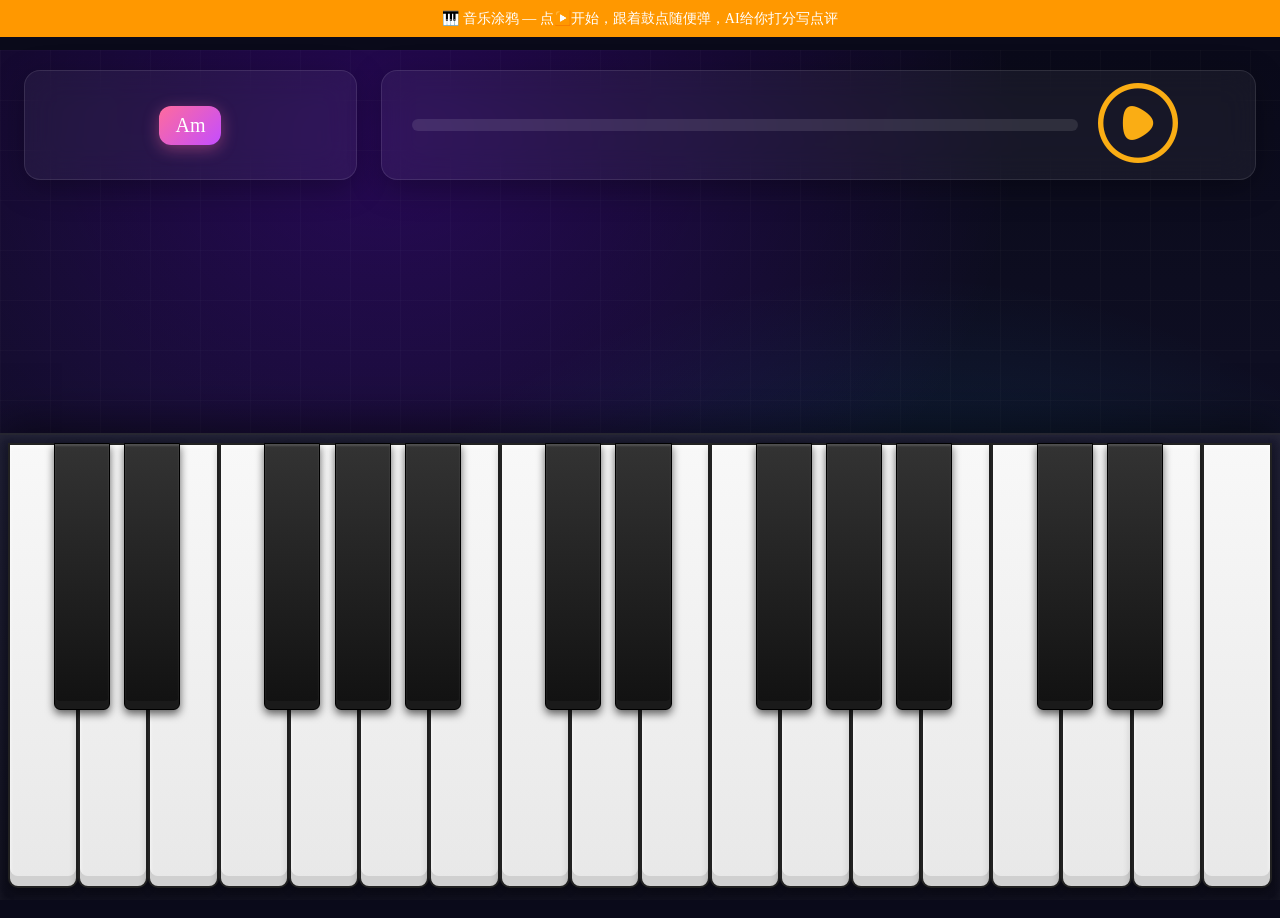
==== demo/piano.html @ 17e361a0 "feat: MelodyDoodle - 零音乐基础也能创作音乐 - 纯前端钢琴demo，打开就能玩 - 智能量化算法，随便弹也好听 - AI评分 + 趣味点评 + 成就系统 - C++核心引擎 Mi" ====
<!DOCTYPE html>
<html lang="en">
  <head>
    <meta charset="UTF-8" />
    <meta http-equiv="X-UA-Compatible" content="IE=edge" />
    <meta name="viewport" content="width=device-width, initial-scale=1.0, user-scalable=no" />
    <title>音乐涂鸦 · 创作你的旋律</title>
    <link rel="stylesheet" href="https://cdn.staticfile.org/twitter-bootstrap/3.3.7/css/bootstrap.min.css" />
    <link rel="stylesheet" href="./css/neon.css" />
  </head>
  <style>
    * {
      margin: 0;
      padding: 0;
      box-sizing: border-box;
    }
    html,
    body {
      width: 100%;
      height: 100%;
      overflow: hidden;
    }
    .appwrap {
      width: 100%;
      height: 100%;
      position: relative;
    }
    #app {
      width: 100%;
      height: 100%;
      background: #f6ffed;
      position: relative;
    }
    .app-top {
      width: calc(100% -16px);
      margin: 13px 8px 13px 8px;
      display: flex;
      justify-content: space-between;
    }
    .app-topleft {
      width: calc(30% - 8px);
      border: 2px solid #faad14;
      background: #f7f7d5;
      word-wrap: break-word;
      border-radius: 10px;
    }
    .app-topright {
      width: calc(70% - 8px);
      border: 2px solid #faad14;
      background: #f7f7d5;
      border-radius: 10px;
      display: flex;
      justify-content: flex-start;
      align-items: center;
      padding: 0 15px;
    }
    .apppianowrap {
      width: 100%;
      height: 60%;
      position: absolute;
      left: 0;
      bottom: 0;
      display: flex;
      justify-content: center;
    }
    ul {
      width: 100%;
      height: 100%;
      background: #000;
      padding-bottom: 4px;
      display: flex;
      justify-content: flex-start;
      flex-wrap: nowrap;
    }
    li {
      list-style-type: none;
      position: relative;
      height: 100%;
      width: 6.67%;
    }
    li > div {
      height: 100%;
      width: 100%;
      background: #ffffff;
      border: 4px solid #000;
      border-bottom-left-radius: 8px;
      border-bottom-right-radius: 8px;
      box-sizing: border-box;
      box-shadow: inset 0 -8px 0 #eeebeb;
    }
    li:not(:last-child) > div {
      border-right: none;
    }
    li > p {
      height: 60%;
      width: 80%;
      border-bottom-left-radius: 5.5px;
      border-bottom-right-radius: 5.5px;
      position: absolute;
      top: 0;
      left: 65%;
      z-index: 999;
      background: url(./images/black.png);
      background-size: 100% 100%;
    }
    .downwhitebox {
      background: url(./images/whitedown.png);
      background-size: 100% 100%;
      height: calc(100% - 10px);
    }
    .downblackbox {
      background: url(./images/blackdown.png);
      background-size: 100% 100%;
      height: calc(60% - 10px);
    }
    .lightwhite {
      background: url(./images/lightwhite.png);
      background-size: 100% 100%;
    }
    .lightblack {
      background: url(./images/lightblack.png);
      background-size: 100% 100%;
    }
    /* 旋律高亮（红色，用户创作的部分） */
    .melodywhite {
      background: #ff4444 !important;
      box-shadow: inset 0 0 20px rgba(255,68,68,0.5);
    }
    .melodyblack {
      background: #ff4444 !important;
      box-shadow: inset 0 0 15px rgba(255,68,68,0.6);
    }

    .toplefttext {
      height: 100%;
      display: flex;
      justify-content: center;
      align-items: center;
    }
    .toplefttext > img {
      width: 102px;
      height: 104px;
      margin-right: 10px;
    }
    .leftimgbox {
      width: 28px;
      height: 28px;
    }
    .toplefttext-item {
      background: #faad14;
      color: #ffffff;
      word-wrap: break-word;
      border-radius: 20px;
      padding: 10px;
      box-sizing: border-box;
      font-size: 32px;
    }
    .progress {
      margin-bottom: 0;
      border-radius: 15px;
      margin-left: 10px;
      background: #e5e7ca;
    }
    .time {
      font-size: 20px;
      color: #faad14;
      font-weight: 600;
      margin-left: 10px;
      margin-right: 10px;
    }
    .toprightimg {
      width: 148px;
      height: 134px;
    }
    .loadingbox {
      width: 100%;
      height: 100%;
      position: absolute;
      top: 0;
      left: 0;
      z-index: 99;
      display: flex;
      justify-content: center;
      align-items: center;
      background: #fff;
    }
    .uploadingbox {
      width: 100%;
      height: 100%;
      position: absolute;
      top: 0;
      left: 0;
      background: rgba(0, 0, 0, 0.15);
      display: flex;
      justify-content: center;
      align-items: center;
      z-index: 999;
    }
    .uploadingcon,
    .trylistencon {
      width: 47%;
      height: 52%;
      background: #ffffff;
      border-radius: 10px;
      padding: 15px;
    }
    .uploadingcontop > img {
      width: 37px;
      height: 37px;
    }
    .uploadingboximg {
      width: 121px;
      height: 111px;
    }
    .uploadingcontop {
      display: flex;
      justify-content: flex-end;
    }
    .uploadingcontop3 {
      width: 100%;
      height: 100%;
      display: flex;
      flex-direction: column;
      align-items: center;
      justify-content: center;
      color: #faad14;
      font-weight: 700;
      font-size: 24px;
    }
    .uploadingcontop1 {
      display: flex;
      justify-content: center;
      align-items: center;
      flex-direction: column;
      color: #faad14;
      font-weight: bold;
      line-height: 22px;
    }
    .uploadingcontop2 {
      display: flex;
      justify-content: center;
      align-items: center;
      margin-top: 10px;
      color: #faad14;
      font-weight: bold;
    }
    .trystartbox,
    .trystopbox {
      width: 40px;
      height: 40px;
      margin-left: 10px;
    }

    .progressbox {
      background: #edeef1;
      height: 20px;
    }
    .uploadprogress {
      width: 100%;
      height: 20px;
    }
    .progress-bar {
      transition: none;
    }

    .titlebox {
      width: 100%;
      padding: 8px 8px 0px 8px;
    }
    .titleboxcon {
      border: 2px solid #faad14;
      background: #f7f7d5;
      border-radius: 5px;
      display: flex;
      justify-content: flex-start;
      align-items: center;
      padding: 5px;
    }
    .titleboxfont {
      margin-left: 5px;
      color: #faad14;
      font-weight: bold;
    }
    #tip_dom {
      display: none;
    }
    #uploaddom {
      display: none;
    }
    /* 提示框 */
    .tip_modal {
      position: absolute;
      top: 0;
      text-align: center;
      left: 0;
      font-size: 82px;
      font-weight: 900;
      color: #faad14;
      z-index: 1;
      display: none;
    }
    /* 原生进度条修改 */
    progress {
      background: #f2f2f2;
      border-radius: 10px;
      color: #faad14;
    }
    /* 表示总长度背景色 */
    progress::-webkit-progress-bar {
      background: #f2f2f2;
      border-radius: 10px;
    }
    /* 表示已完成进度背景色 */
    progress::-webkit-progress-value {
      background: linear-gradient(45deg, #fb3 25%, #58a 0, #58a 50%, #fb3 0, #fb3 75%, #58a 0);
      border-radius: 10px;
    }
    progress::-moz-progress-bar {
      background: linear-gradient(45deg, #fb3 25%, #58a 0, #58a 50%, #fb3 0, #fb3 75%, #58a 0);
      border-radius: 10px;
    }
    @media screen and (max-width: 1025px){
        .leftimgbox {
            width: 20px;
            height: 20px;
        }
        .toplefttext > img {
            width: 51px;
            height: 52px;
        }
        .toplefttext-item {
            font-size: 14px;
            padding: 8px;
        }
        .toprightimg {
            width: 74px;
            height: 67px;
        }
        .switch > img {
            width: 40px;
            height: 40px;
        }
        .time {
            font-size: 14px;
        }
        .uploadingcontop > img {
            width: 18px;
            height: 18px;
        }
        .uploadingboximg {
            width: 60px;
            height: 55px;
        }
        .uploadhtml {
            font-size: 12px;
        }
        .uploadprogress {
            width: 100%;
            height: 15px;
        }
        .progressbox {
            height: 15px;
        }
        .trystartbox,
        .trystopbox {
            width: 24px;
            height: 24px;
            margin-left: 10px;
        }
    }
    #uploaddom > .uploadingcon {
      max-height: 300px;
    }
    .go_back {
      padding: 4px 12px;
      background: white;
      border: 1px solid #faad14;
      border-radius: 4px;
      display: block;
      box-sizing: border-box;
      color: #faad14;
      margin-top: 10px;
    }
    .firebox {
      background: url('./images/fire1.png') no-repeat;
      background-size: contain;
      width: 160px;
      height: 160px;
      box-sizing: border-box;
      background-clip: content-box;
      border-radius: 100%;
      position: absolute;
      z-index: 99;
      opacity: 0;
    }

    .fireboxactive {
      animation: firing2 1.5s ease;
      -webkit-animation: firing2 1.5s ease ;
    }

    @keyframes firing2 {
      0%{ -webkit-transform: scale(0.5) translate(0); opacity:1; }
      100%{ opacity: 0; -webkit-transform: scale(1); }
    }
  
    @-webkit-keyframes firing2 {
      0%{ -webkit-transform: scale(0.5) translate(0); opacity:1; }
      100%{ opacity: 0; -webkit-transform:scale(1); }
    }
    .fireplaybox{
      width: 100%;
      height: 100%;
    }
    #shareiframe{
      position: absolute;
    }
    .operatebtnbox{display: flex;justify-content: center;align-items: center;}
    .auditionbox{
      background: #ffffff;
      padding: 15px;
      border-radius: 10px;
    }
    .auditionform >label{
      margin-right: 10px;
    }
    .auditionform >input{
      display: inline-block;
      padding-right: 10px;
    }
  </style>
  <body>
    <div class="appwrap">
      <div class="tip_modal" id="tip_modal"></div>
      <div id="app" style="display: none">
        <div class="titlebox">
          <div class="titleboxcon">
            <img src="./images/back.png" alt="" class="leftimgbox" onclick="window.history.go(-1)" />
            <div class="titleboxfont"></div>
          </div>
        </div>
        <div class="app-top">
          <div class="app-topleft">
            <div class="toplefttext">
              <img src="./images/piano.gif" alt="" />
              <div class="toplefttext-item"></div>
            </div>
          </div>
          <div class="app-topright">
            <img class="toprightimg imgpng" src="./images/music.png" alt="" />
            <img class="toprightimg imggif" src="./images/musictwo.gif" alt="" style="display: none" />
            <div class="progress progress-striped" style="display: inline-block; width: 80%">
              <div class="progress-bar progress-bar-warning cardprogress" role="progressbar" aria-valuenow="60" aria-valuemin="0" aria-valuemax="100"></div>
            </div>
            <div class="time" id="time"></div>
            <div class="switch">
              <img src="./images/stop.png" alt="" class="stop" />
              <img src="./images/start.png" alt="" class="start" style="display: none" />
            </div>
          </div>
        </div>
        <div class="apppianowrap">
          <ul class="apppiancon">
            <li>
              <div data-index="60" class="pianokey whitebox" data-key="C4"></div>
              <p data-index="61" class="pianokey blackbox" data-key="C#4"></p>
            </li>
            <li>
              <div data-index="62" class="pianokey whitebox" data-key="D4"></div>
              <p data-index="63" class="pianokey blackbox" data-key="D#4"></p>
            </li>
            <li>
              <div data-index="64" class="pianokey whitebox" data-key="E4"></div>
            </li>
            <li>
              <div data-index="65" class="pianokey whitebox" data-key="F4"></div>
              <p data-index="66" class="pianokey blackbox" data-key="F#4"></p>
            </li>
            <li>
              <div data-index="67" class="pianokey whitebox" data-key="G4"></div>
              <p data-index="68" class="pianokey blackbox" data-key="G#4"></p>
            </li>
            <li>
              <div data-index="69" class="pianokey whitebox" data-key="A4"></div>
              <p data-index="70" class="pianokey blackbox" data-key="A#4"></p>
            </li>
            <li>
              <div data-index="71" class="pianokey whitebox" data-key="B4"></div>
            </li>
            <li>
              <div data-index="72" class="pianokey whitebox" data-key="C5"></div>
              <p data-index="73" class="pianokey blackbox" data-key="C#5"></p>
            </li>
            <li>
              <div data-index="74" class="pianokey whitebox" data-key="D5"></div>
              <p data-index="75" class="pianokey blackbox" data-key="D#5"></p>
            </li>
            <li>
              <div data-index="76" class="pianokey whitebox" data-key="E5"></div>
            </li>
            <li>
              <div data-index="77" class="pianokey whitebox" data-key="F5"></div>
              <p data-index="78" class="pianokey blackbox" data-key="F#5"></p>
            </li>
            <li>
              <div data-index="79" class="pianokey whitebox" data-key="G5"></div>
              <p data-index="80" class="pianokey blackbox" data-key="G#5"></p>
            </li>
            <li>
              <div data-index="81" class="pianokey whitebox" data-key="A5"></div>
              <p data-index="82" class="pianokey blackbox" data-key="A#5"></p>
            </li>
            <li>
              <div data-index="83" class="pianokey whitebox" data-key="B5"></div>
            </li>
            <li>
              <div data-index="84" class="pianokey whitebox" data-key="C6"></div>
              <p data-index="85" class="pianokey blackbox" data-key="C#6"></p>
            </li>
            <li>
              <div data-index="86" class="pianokey whitebox" data-key="D6"></div>
              <p data-index="87" class="pianokey blackbox" data-key="D#6"></p>
            </li>
            <li>
              <div data-index="88" class="pianokey whitebox" data-key="E6"></div>
            </li>
            <li>
              <div data-index="89" class="pianokey whitebox" data-key="F6"></div>
            </li>
          </ul>
        </div>
      </div>
      <div class="loadingbox">
        <img src="./images/loading.gif" alt="" style="width: 50px; height: 48px" />
      </div>
      <div class="uploadingbox" id="tip_dom">
        <div class="uploadingcon" style="height: 24%; background: #f7f7d5; width: 30%">
          <div class="uploadingcontop3">
            <div style="margin-bottom: 10px">正在试听和弦</div>
            <div>next: diy 曲谱</div>
          </div>
        </div>
      </div>
      <!-- 作品信息面板 -->
      <div class="uploadingbox work-panel-overlay" id="result_dom" style="display:none;">
        <div class="uploadingcon work-panel" style="height: auto; min-height: 70%; width: 85%; padding: 24px; box-sizing: border-box;">
          <div class="work-panel-title">🎵 你的作品</div>

          <!-- 总分大数字 -->
          <div class="work-total-score" id="result_total">--</div>
          <div class="work-score-label">AI 综合评分</div>

          <!-- 三项分数 -->
          <div class="work-scores">
            <div class="score-item">
              <div class="score-item-label">节奏感</div>
              <div class="score-item-value" style="color: #ff9800;" id="result_rhythm">--</div>
              <div class="score-item-bar">
                <div class="score-bar-fill" id="rhythm_bar" style="width: 0%;"></div>
              </div>
            </div>
            <div class="score-item">
              <div class="score-item-label">创意度</div>
              <div class="score-item-value" style="color: #c44dff;" id="result_creativity">--</div>
              <div class="score-item-bar">
                <div class="score-bar-fill" id="creativity_bar" style="width: 0%;"></div>
              </div>
            </div>
            <div class="score-item">
              <div class="score-item-label">和谐度</div>
              <div class="score-item-value" style="color: #4dd4ff;" id="result_harmony">--</div>
              <div class="score-item-bar">
                <div class="score-bar-fill" id="harmony_bar" style="width: 0%;"></div>
              </div>
            </div>
          </div>

          <!-- AI点评 -->
          <div class="ai-comment" id="result_comment">
            🎤 点评加载中...
          </div>

          <!-- 新解锁成就 -->
          <div class="achievement-box" id="achievement_box" style="display: none;">
            <div class="achievement-title">🏆 解锁新成就！</div>
            <div class="achievement-list" id="achievement_list"></div>
          </div>

          <!-- 作品数据 -->
          <div class="work-stats" id="result_stats"></div>

          <!-- 操作按钮 -->
          <div class="work-actions">
            <div class="work-btn work-btn-primary" id="result_share">📸 分享卡片</div>
            <div class="work-btn work-btn-secondary" id="result_close">再玩一次</div>
          </div>

          <!-- 分享卡片弹窗 -->
          <div class="share-modal" id="share_dom" style="display: none;">
            <div class="share-modal-content">
              <div class="share-canvas-container">
                <img id="share_img" src="" class="share-img" />
              </div>
              <div class="share-tip">长按保存图片，分享给朋友</div>
              <div class="work-btn work-btn-secondary share-close-btn" id="share_close">关闭</div>
            </div>
          </div>
        </div>
      </div>
    </div>
    <audio src="" controls="controls" id="audioPlay1" hidden='true'></audio>
    <audio src="" controls="controls" id="audioPlay2" hidden='true'></audio>
  </body>
</html>
<script src="./js/jquery-3.4.1.min.js"></script>
<script src="https://cdn.staticfile.org/twitter-bootstrap/3.3.7/js/bootstrap.min.js"></script>
<script src="./js/JZZ.js"></script>
    <script src="./js/JZZ.synth.Tiny.js"></script>
    <script src="./js/game.js"></script>
    <script src="./js/index.js?v=7"></script>
<script>
  (function () {
    $("#uploaddom").hide();
    $('#auditionwrap').hide()
    $('#shareiframe').hide()

    setTimeout(()=>{
        $('.loadingbox').hide()
    },1000)
    
    getchord();
    let name = getQueryVariable("name"); // 获取卡片数字
    $(".titleboxfont").html(name);
    let clienttype = judgepageFun(); // 判断是移动端或pc端
    if (clienttype == "pc") {
      pcfunction();
    } else if (clienttype == "mobile") {
      mobilefunction();
    }
  })();
</script>
---- demo/css/neon.css ----
/* ============================================================
   音乐涂鸦 · 霓虹视觉升级
   ============================================================ */

/* ===== 背景 ===== */
html, body {
  background: #0a0a1a !important;
}

.appwrap {
  background:
    radial-gradient(ellipse at 30% 10%, rgba(120, 0, 255, 0.25) 0%, transparent 50%),
    radial-gradient(ellipse at 70% 90%, rgba(0, 200, 255, 0.2) 0%, transparent 50%),
    linear-gradient(180deg, #0a0a1a 0%, #151530 100%) !important;
}

#app {
  background: transparent !important;
}

/* 背景网格 */
#app::before {
  content: '';
  position: absolute;
  top: 0;
  left: 0;
  width: 100%;
  height: 100%;
  background-image:
    linear-gradient(rgba(255, 255, 255, 0.02) 1px, transparent 1px),
    linear-gradient(90deg, rgba(255, 255, 255, 0.02) 1px, transparent 1px);
  background-size: 50px 50px;
  pointer-events: none;
  z-index: 0;
}

/* ===== 顶部区域 ===== */
.app-top {
  position: relative;
  z-index: 10;
  padding: 20px 24px !important;
  margin: 0 !important;
  width: 100% !important;
}

.app-topleft,
.app-topright {
  background: rgba(255, 255, 255, 0.05) !important;
  backdrop-filter: blur(16px);
  -webkit-backdrop-filter: blur(16px);
  border: 1px solid rgba(255, 255, 255, 0.1) !important;
  border-radius: 16px !important;
  box-shadow: 0 8px 32px rgba(0, 0, 0, 0.3);
}

.app-topleft {
  width: calc(28% - 12px) !important;
  padding: 12px 16px !important;
}

.app-topright {
  width: calc(72% - 12px) !important;
  padding: 12px 20px !important;
}

.toplefttext-item {
  background: linear-gradient(135deg, #ff6b9d, #c44dff) !important;
  border-radius: 12px !important;
  padding: 8px 16px !important;
  font-size: 20px !important;
  box-shadow: 0 4px 16px rgba(255, 107, 157, 0.4);
}

.time {
  color: #fff !important;
  font-size: 18px !important;
  font-weight: 500 !important;
  text-shadow: 0 0 10px rgba(255, 255, 255, 0.3);
}

/* 进度条 */
.progress {
  background: rgba(255, 255, 255, 0.1) !important;
  border-radius: 10px !important;
  height: 12px !important;
  overflow: hidden;
}

.progress-bar {
  background: linear-gradient(90deg, #ff6b9d 0%, #c44dff 50%, #4dd4ff 100%) !important;
  box-shadow: 0 0 10px rgba(196, 77, 255, 0.6);
  transition: width 0.1s linear !important;
}

/* 播放按钮 */
.trystartbox,
.trystopbox {
  filter: drop-shadow(0 2px 8px rgba(255, 107, 157, 0.5));
  transition: transform 0.2s;
}

.trystartbox:hover,
.trystopbox:hover {
  transform: scale(1.1);
}

/* ===== 钢琴键盘 ===== */
.apppianowrap {
  height: 55% !important;
  z-index: 5;
}

ul {
  background: linear-gradient(180deg, #1a1a2e 0%, #0d0d1a 100%) !important;
  padding: 8px 8px 12px 8px !important;
  border-top: 2px solid rgba(255, 255, 255, 0.1) !important;
  box-shadow: 0 -10px 40px rgba(0, 0, 0, 0.5), inset 0 2px 10px rgba(255, 255, 255, 0.05);
}

/* 白键 */
li > div {
  background: linear-gradient(180deg, #f8f8f8 0%, #e8e8e8 100%) !important;
  border: 2px solid #222 !important;
  border-bottom-left-radius: 10px !important;
  border-bottom-right-radius: 10px !important;
  box-shadow:
    inset 0 -10px 0 #d0d0d0,
    inset 0 2px 4px rgba(255, 255, 255, 0.8),
    0 4px 8px rgba(0, 0, 0, 0.3) !important;
  transition: all 0.08s ease;
}

/* 白键按下 */
li > div.downwhitebox {
  background: linear-gradient(180deg, #e0e0e0 0%, #d0d0d0 100%) !important;
  box-shadow:
    inset 0 -4px 0 #c0c0c0,
    inset 0 2px 4px rgba(0, 0, 0, 0.1) !important;
  transform: translateY(2px);
}

/* 白键和弦高亮 */
li > div.lightwhite {
  background: linear-gradient(180deg, #fff3a0 0%, #ffd93d 100%) !important;
  box-shadow:
    inset 0 -10px 0 #f0c000,
    inset 0 2px 4px rgba(255, 255, 255, 0.6),
    0 0 30px rgba(255, 217, 61, 0.6) !important;
}

/* 白键旋律高亮（红色） */
li > div.melodywhite {
  background: linear-gradient(180deg, #ff8888 0%, #ff4444 100%) !important;
  box-shadow:
    inset 0 -10px 0 #e02020,
    inset 0 2px 4px rgba(255, 255, 255, 0.4),
    0 0 40px rgba(255, 68, 68, 0.8) !important;
}

/* 黑键 */
li > p {
  background: linear-gradient(180deg, #333 0%, #111 100%) !important;
  border: 1px solid #000 !important;
  border-bottom-left-radius: 6px !important;
  border-bottom-right-radius: 6px !important;
  box-shadow:
    inset 0 -8px 0 #1a1a1a,
    inset 0 2px 2px rgba(255, 255, 255, 0.15),
    0 4px 8px rgba(0, 0, 0, 0.6) !important;
  transition: all 0.08s ease;
}

/* 黑键按下 */
li > p.downblackbox {
  background: linear-gradient(180deg, #222 0%, #0a0a0a 100%) !important;
  box-shadow:
    inset 0 -3px 0 #111,
    inset 0 2px 2px rgba(0, 0, 0, 0.5) !important;
  transform: translateY(2px);
}

/* 黑键和弦高亮 */
li > p.lightblack {
  background: linear-gradient(180deg, #ffcc33 0%, #ff9900 100%) !important;
  box-shadow:
    inset 0 -8px 0 #e07000,
    inset 0 2px 2px rgba(255, 255, 255, 0.3),
    0 0 25px rgba(255, 153, 0, 0.7) !important;
}

/* 黑键旋律高亮 */
li > p.melodyblack {
  background: linear-gradient(180deg, #ff6666 0%, #cc0000 100%) !important;
  box-shadow:
    inset 0 -8px 0 #990000,
    inset 0 2px 2px rgba(255, 255, 255, 0.2),
    0 0 30px rgba(255, 0, 0, 0.8) !important;
}

/* ===== 提示框（倒计时等） ===== */
.tip_modal {
  font-size: 72px !important;
  background: linear-gradient(135deg, #ff6b9d 0%, #c44dff 50%, #4dd4ff 100%);
  -webkit-background-clip: text !important;
  -webkit-text-fill-color: transparent !important;
  background-clip: text !important;
  font-weight: 800 !important;
  text-shadow: none !important;
  filter: drop-shadow(0 0 30px rgba(196, 77, 255, 0.6));
}

/* ===== 加载框 ===== */
.loadingbox {
  background: rgba(10, 10, 26, 0.95) !important;
  backdrop-filter: blur(20px);
}

.uploadingbox {
  background: rgba(10, 10, 26, 0.7) !important;
  backdrop-filter: blur(8px);
}

.uploadingcon,
.trylistencon {
  background: rgba(30, 30, 60, 0.95) !important;
  backdrop-filter: blur(20px);
  border: 1px solid rgba(255, 255, 255, 0.1) !important;
  border-radius: 20px !important;
  box-shadow: 0 20px 60px rgba(0, 0, 0, 0.5);
}

.uploadingcontop3 {
  color: #fff !important;
  font-size: 28px !important;
}

.uploadingcontop1,
.uploadingcontop2 {
  color: #ff6b9d !important;
}

/* ===== 演示模式提示条 ===== */
.demo-mode-tip {
  background: linear-gradient(90deg, rgba(255, 107, 157, 0.2), rgba(196, 77, 255, 0.2)) !important;
  color: #ffd93d !important;
  border-bottom: 1px solid rgba(255, 255, 255, 0.1) !important;
  font-size: 14px !important;
  text-shadow: 0 0 10px rgba(255, 217, 61, 0.5);
}

/* ===== 作品面板 ===== */
.work-panel-overlay {
  background: rgba(10, 10, 26, 0.85) !important;
  backdrop-filter: blur(12px);
  -webkit-backdrop-filter: blur(12px);
}

.work-panel {
  background: rgba(20, 20, 50, 0.95) !important;
  backdrop-filter: blur(24px);
  -webkit-backdrop-filter: blur(24px);
  border: 1px solid rgba(255, 255, 255, 0.1) !important;
  border-radius: 24px !important;
  box-shadow:
    0 30px 80px rgba(0, 0, 0, 0.6),
    0 0 60px rgba(196, 77, 255, 0.15) !important;
  text-align: center;
  max-height: 90vh;
  overflow-y: auto;
}

.work-panel-title {
  font-size: 24px;
  font-weight: 700;
  background: linear-gradient(135deg, #ff6b9d 0%, #c44dff 50%, #4dd4ff 100%);
  -webkit-background-clip: text;
  -webkit-text-fill-color: transparent;
  background-clip: text;
  margin-bottom: 8px;
}

/* 总分 */
.work-total-score {
  font-size: 72px;
  font-weight: 800;
  background: linear-gradient(135deg, #ff6b9d 0%, #c44dff 50%, #4dd4ff 100%);
  -webkit-background-clip: text;
  -webkit-text-fill-color: transparent;
  background-clip: text;
  line-height: 1;
  margin: 16px 0 4px 0;
  filter: drop-shadow(0 0 20px rgba(196, 77, 255, 0.5));
}

.work-score-label {
  font-size: 13px;
  color: rgba(255, 255, 255, 0.5);
  margin-bottom: 20px;
}

/* 三项分数 */
.work-scores {
  display: flex;
  justify-content: space-around;
  gap: 12px;
  margin: 20px 0;
}

.score-item {
  flex: 1;
  background: rgba(255, 255, 255, 0.05);
  border-radius: 14px;
  padding: 14px 10px;
  border: 1px solid rgba(255, 255, 255, 0.08);
}

.score-item-label {
  font-size: 12px;
  color: rgba(255, 255, 255, 0.5);
  margin-bottom: 6px;
}

.score-item-value {
  font-size: 28px;
  font-weight: 700;
  margin-bottom: 8px;
}

.score-item-bar {
  width: 100%;
  height: 6px;
  background: rgba(255, 255, 255, 0.1);
  border-radius: 3px;
  overflow: hidden;
}

.score-bar-fill {
  height: 100%;
  border-radius: 3px;
  background: linear-gradient(90deg, #ff6b9d, #c44dff, #4dd4ff) !important;
  box-shadow: 0 0 8px currentColor;
  transition: width 0.8s cubic-bezier(0.23, 1, 0.32, 1);
}

/* AI点评 */
.ai-comment {
  background: linear-gradient(135deg, rgba(255, 107, 157, 0.12), rgba(77, 212, 255, 0.12)) !important;
  border: 1px solid rgba(255, 255, 255, 0.1) !important;
  border-radius: 16px !important;
  padding: 16px 20px !important;
  margin: 20px 0 !important;
  font-size: 15px !important;
  color: #fff !important;
  line-height: 1.6 !important;
  position: relative;
}

.ai-comment::before {
  content: '';
  position: absolute;
  top: 0;
  left: 0;
  right: 0;
  bottom: 0;
  border-radius: 16px;
  background: linear-gradient(135deg, #ff6b9d, #c44dff, #4dd4ff);
  opacity: 0.15;
  z-index: -1;
  filter: blur(20px);
}

/* 成就 */
.achievement-box {
  margin: 16px 0;
}

.achievement-title {
  font-size: 13px;
  color: #ffd93d;
  font-weight: 600;
  margin-bottom: 10px;
  text-shadow: 0 0 10px rgba(255, 217, 61, 0.5);
}

.achievement-list {
  display: flex;
  flex-wrap: wrap;
  gap: 8px;
  justify-content: center;
}

.achievement-list > div {
  background: linear-gradient(135deg, rgba(255, 215, 0, 0.15), rgba(255, 140, 0, 0.15)) !important;
  border: 1px solid rgba(255, 215, 0, 0.3) !important;
  border-radius: 12px !important;
  padding: 8px 14px !important;
  font-size: 13px !important;
  color: #ffd93d !important;
  box-shadow: 0 0 16px rgba(255, 215, 0, 0.2) !important;
  animation: achievementPop 0.5s cubic-bezier(0.175, 0.885, 0.32, 1.275);
}

@keyframes achievementPop {
  0% { transform: scale(0); opacity: 0; }
  100% { transform: scale(1); opacity: 1; }
}

/* 统计信息 */
.work-stats {
  font-size: 12px;
  color: rgba(255, 255, 255, 0.4);
  margin: 12px 0;
}

/* 按钮区 */
.work-actions {
  display: flex;
  gap: 12px;
  margin-top: 24px;
  justify-content: center;
}

.work-btn {
  padding: 12px 24px;
  border-radius: 14px;
  font-size: 14px;
  font-weight: 600;
  cursor: pointer;
  transition: all 0.3s cubic-bezier(0.175, 0.885, 0.32, 1.275);
  letter-spacing: 1px;
  color: #fff;
  user-select: none;
}

.work-btn-primary {
  background: linear-gradient(135deg, #ff6b9d, #c44dff);
  box-shadow: 0 6px 20px rgba(255, 107, 157, 0.4);
}

.work-btn-primary:hover {
  transform: translateY(-2px);
  box-shadow: 0 10px 30px rgba(255, 107, 157, 0.5);
}

.work-btn-primary:active {
  transform: translateY(0);
}

.work-btn-secondary {
  background: rgba(255, 255, 255, 0.1);
  border: 1px solid rgba(255, 255, 255, 0.2);
}

.work-btn-secondary:hover {
  background: rgba(255, 255, 255, 0.15);
  transform: translateY(-2px);
}

/* 分享弹窗 */
.share-modal {
  position: fixed;
  top: 0;
  left: 0;
  width: 100%;
  height: 100%;
  background: rgba(10, 10, 26, 0.9);
  backdrop-filter: blur(16px);
  z-index: 9999;
  display: flex;
  justify-content: center;
  align-items: center;
}

.share-modal-content {
  text-align: center;
}

.share-canvas-container {
  margin-bottom: 20px;
}

.share-img {
  max-width: 80%;
  max-height: 65vh;
  border-radius: 20px;
  box-shadow: 0 20px 60px rgba(0, 0, 0, 0.6), 0 0 40px rgba(196, 77, 255, 0.3);
}

.share-tip {
  color: rgba(255, 255, 255, 0.6);
  font-size: 14px;
  margin-bottom: 16px;
}

.share-close-btn {
  display: inline-block;
  padding: 10px 32px;
}

/* 顶部按钮图片隐藏（替换为CSS样式） */
.trystartbox img,
.trystopbox img {
  opacity: 0.9;
  filter: drop-shadow(0 2px 8px rgba(255, 107, 157, 0.4));
}

/* ===== 隐藏旧元素 ===== */
.toplefttext > img,
.toprightimg,
.leftimgbox,
.titlebox {
  display: none !important;
}

/* ===== 响应式微调 ===== */
@media screen and (max-width: 768px) {
  .tip_modal {
    font-size: 48px !important;
  }

  .toplefttext-item {
    font-size: 16px !important;
    padding: 6px 12px !important;
  }

  .time {
    font-size: 14px !important;
  }
}
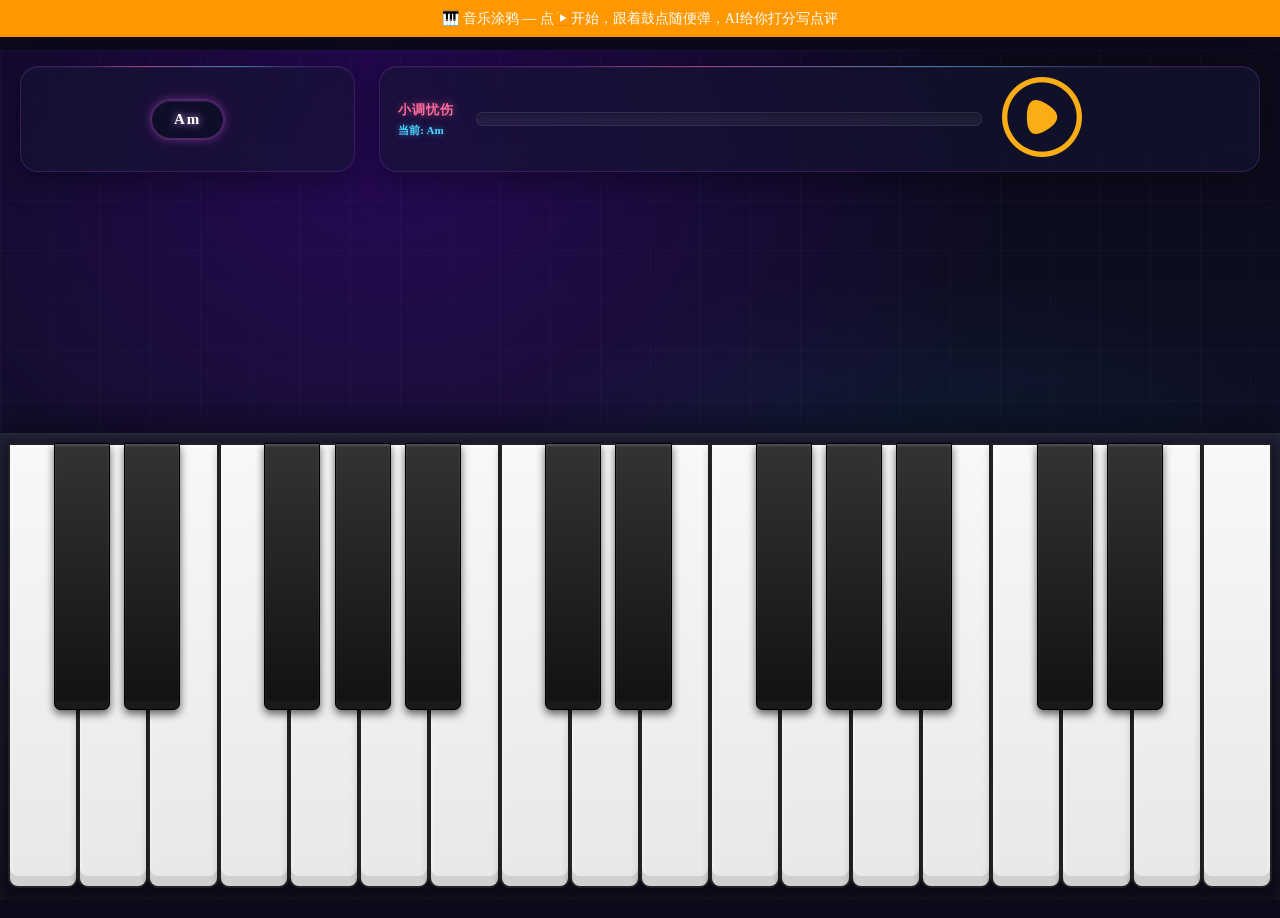
==== commit f3d28157: "fix: 修复倒计时显示+去掉C声音+添加和弦信息" ====
--- a/demo/piano.html
+++ b/demo/piano.html
@@ -296,8 +296,12 @@
       font-size: 82px;
       font-weight: 900;
       color: #faad14;
-      z-index: 1;
+      z-index: 9999;
       display: none;
+      width: 100%;
+      height: 100%;
+      align-items: center;
+      justify-content: center;
     }
     /* 原生进度条修改 */
     progress {
@@ -449,7 +453,12 @@
           <div class="app-topright">
             <img class="toprightimg imgpng" src="./images/music.png" alt="" />
             <img class="toprightimg imggif" src="./images/musictwo.gif" alt="" style="display: none" />
-            <div class="progress progress-striped" style="display: inline-block; width: 80%">
+            <div class="chord-info" id="chord_info">
+              <div class="chord-info-style" id="chord_style">流行经典</div>
+              <div class="chord-info-progression" id="chord_progression">C - F - Am - G</div>
+              <div class="chord-info-current" id="chord_current">当前: —</div>
+            </div>
+            <div class="progress progress-striped" style="display: inline-block; width: 60%">
               <div class="progress-bar progress-bar-warning cardprogress" role="progressbar" aria-valuenow="60" aria-valuemin="0" aria-valuemax="100"></div>
             </div>
             <div class="time" id="time"></div>
--- a/demo/css/neon.css
+++ b/demo/css/neon.css
@@ -38,65 +38,160 @@
 .app-top {
   position: relative;
   z-index: 10;
-  padding: 20px 24px !important;
+  padding: 16px 20px !important;
   margin: 0 !important;
   width: 100% !important;
 }
 
 .app-topleft,
 .app-topright {
-  background: rgba(255, 255, 255, 0.05) !important;
-  backdrop-filter: blur(16px);
-  -webkit-backdrop-filter: blur(16px);
-  border: 1px solid rgba(255, 255, 255, 0.1) !important;
-  border-radius: 16px !important;
-  box-shadow: 0 8px 32px rgba(0, 0, 0, 0.3);
+  background: rgba(20, 20, 50, 0.6) !important;
+  backdrop-filter: blur(20px);
+  -webkit-backdrop-filter: blur(20px);
+  border: 1px solid rgba(196, 77, 255, 0.2) !important;
+  border-radius: 18px !important;
+  box-shadow:
+    0 8px 32px rgba(0, 0, 0, 0.4),
+    inset 0 1px 0 rgba(255, 255, 255, 0.05);
+  position: relative;
+}
+
+.app-topleft::after,
+.app-topright::after {
+  content: '';
+  position: absolute;
+  top: -1px;
+  left: 10%;
+  right: 10%;
+  height: 1px;
+  background: linear-gradient(90deg, transparent, rgba(255, 107, 157, 0.5), rgba(77, 212, 255, 0.5), transparent);
+  border-radius: 50%;
 }
 
 .app-topleft {
   width: calc(28% - 12px) !important;
-  padding: 12px 16px !important;
+  padding: 10px 14px !important;
 }
 
 .app-topright {
   width: calc(72% - 12px) !important;
-  padding: 12px 20px !important;
+  padding: 10px 18px !important;
 }
 
 .toplefttext-item {
-  background: linear-gradient(135deg, #ff6b9d, #c44dff) !important;
-  border-radius: 12px !important;
-  padding: 8px 16px !important;
+  background-color: rgba(15, 15, 40, 0.9) !important;
+  border: 1px solid rgba(196, 77, 255, 0.35) !important;
+  border-radius: 30px !important;
+  padding: 8px 22px !important;
+  font-size: 15px !important;
+  font-weight: 700 !important;
+  letter-spacing: 2px !important;
+  line-height: 1.4 !important;
+  color: #fff !important;
+  text-shadow:
+    0 0 6px rgba(255, 255, 255, 0.5),
+    0 0 12px rgba(196, 77, 255, 0.6) !important;
+  box-shadow:
+    0 0 0 1px rgba(255, 107, 157, 0.15),
+    0 0 10px rgba(196, 77, 255, 0.35),
+    0 0 20px rgba(255, 107, 157, 0.12),
+    inset 0 1px 0 rgba(255, 255, 255, 0.06) !important;
+}
+
+.time {
+  background: linear-gradient(135deg, #ff6b9d 0%, #c44dff 50%, #4dd4ff 100%);
+  -webkit-background-clip: text;
+  -webkit-text-fill-color: transparent;
+  background-clip: text;
   font-size: 20px !important;
-  box-shadow: 0 4px 16px rgba(255, 107, 157, 0.4);
-}
-
-.time {
-  color: #fff !important;
-  font-size: 18px !important;
-  font-weight: 500 !important;
-  text-shadow: 0 0 10px rgba(255, 255, 255, 0.3);
+  font-weight: 700 !important;
+  filter: drop-shadow(0 0 8px rgba(196, 77, 255, 0.5));
 }
 
 /* 进度条 */
 .progress {
-  background: rgba(255, 255, 255, 0.1) !important;
-  border-radius: 10px !important;
-  height: 12px !important;
+  background: rgba(255, 255, 255, 0.06) !important;
+  border-radius: 12px !important;
+  height: 14px !important;
   overflow: hidden;
+  border: 1px solid rgba(255, 255, 255, 0.08) !important;
+  box-shadow: inset 0 2px 4px rgba(0, 0, 0, 0.3);
 }
 
 .progress-bar {
-  background: linear-gradient(90deg, #ff6b9d 0%, #c44dff 50%, #4dd4ff 100%) !important;
-  box-shadow: 0 0 10px rgba(196, 77, 255, 0.6);
+  background: linear-gradient(90deg, #ff6b9d 0%, #c44dff 40%, #4dd4ff 100%) !important;
+  box-shadow:
+    0 0 12px rgba(196, 77, 255, 0.6),
+    inset 0 1px 0 rgba(255, 255, 255, 0.3);
   transition: width 0.1s linear !important;
+  position: relative;
+}
+
+.progress-bar::after {
+  content: '';
+  position: absolute;
+  top: 0;
+  left: 0;
+  right: 0;
+  height: 50%;
+  background: linear-gradient(180deg, rgba(255, 255, 255, 0.3), transparent);
+  border-radius: 12px 12px 0 0;
+}
+
+/* 进度条旁边的文字标签 */
+.app-topright font[color="red"],
+.app-topright font {
+  background: linear-gradient(135deg, #ff6b9d, #4dd4ff);
+  -webkit-background-clip: text;
+  -webkit-text-fill-color: transparent;
+  background-clip: text;
+  font-weight: 600;
+}
+
+/* 和弦信息显示 */
+.chord-info {
+  display: flex;
+  flex-direction: column;
+  gap: 2px;
+  margin-right: 12px;
+  flex-shrink: 0;
+}
+
+.chord-info-style {
+  font-size: 13px;
+  font-weight: 700;
+  color: #ff6b9d;
+  text-shadow: 0 0 8px rgba(255, 107, 157, 0.5);
+  letter-spacing: 1px;
+}
+
+.chord-info-progression {
+  font-size: 12px;
+  font-weight: 600;
+  color: #c44dff;
+  text-shadow: 0 0 8px rgba(196, 77, 255, 0.5);
+  font-family: 'Courier New', monospace;
+  letter-spacing: 1px;
+}
+
+.chord-info-current {
+  font-size: 11px;
+  color: #4dd4ff;
+  text-shadow: 0 0 6px rgba(77, 212, 255, 0.5);
+  font-weight: 600;
 }
 
 /* 播放按钮 */
 .trystartbox,
 .trystopbox {
-  filter: drop-shadow(0 2px 8px rgba(255, 107, 157, 0.5));
-  transition: transform 0.2s;
+  filter: drop-shadow(0 2px 10px rgba(255, 107, 157, 0.6));
+  transition: transform 0.2s, filter 0.2s;
+}
+
+.trystartbox:hover,
+.trystopbox:hover {
+  transform: scale(1.1);
+  filter: drop-shadow(0 4px 16px rgba(255, 107, 157, 0.8));
 }
 
 .trystartbox:hover,
